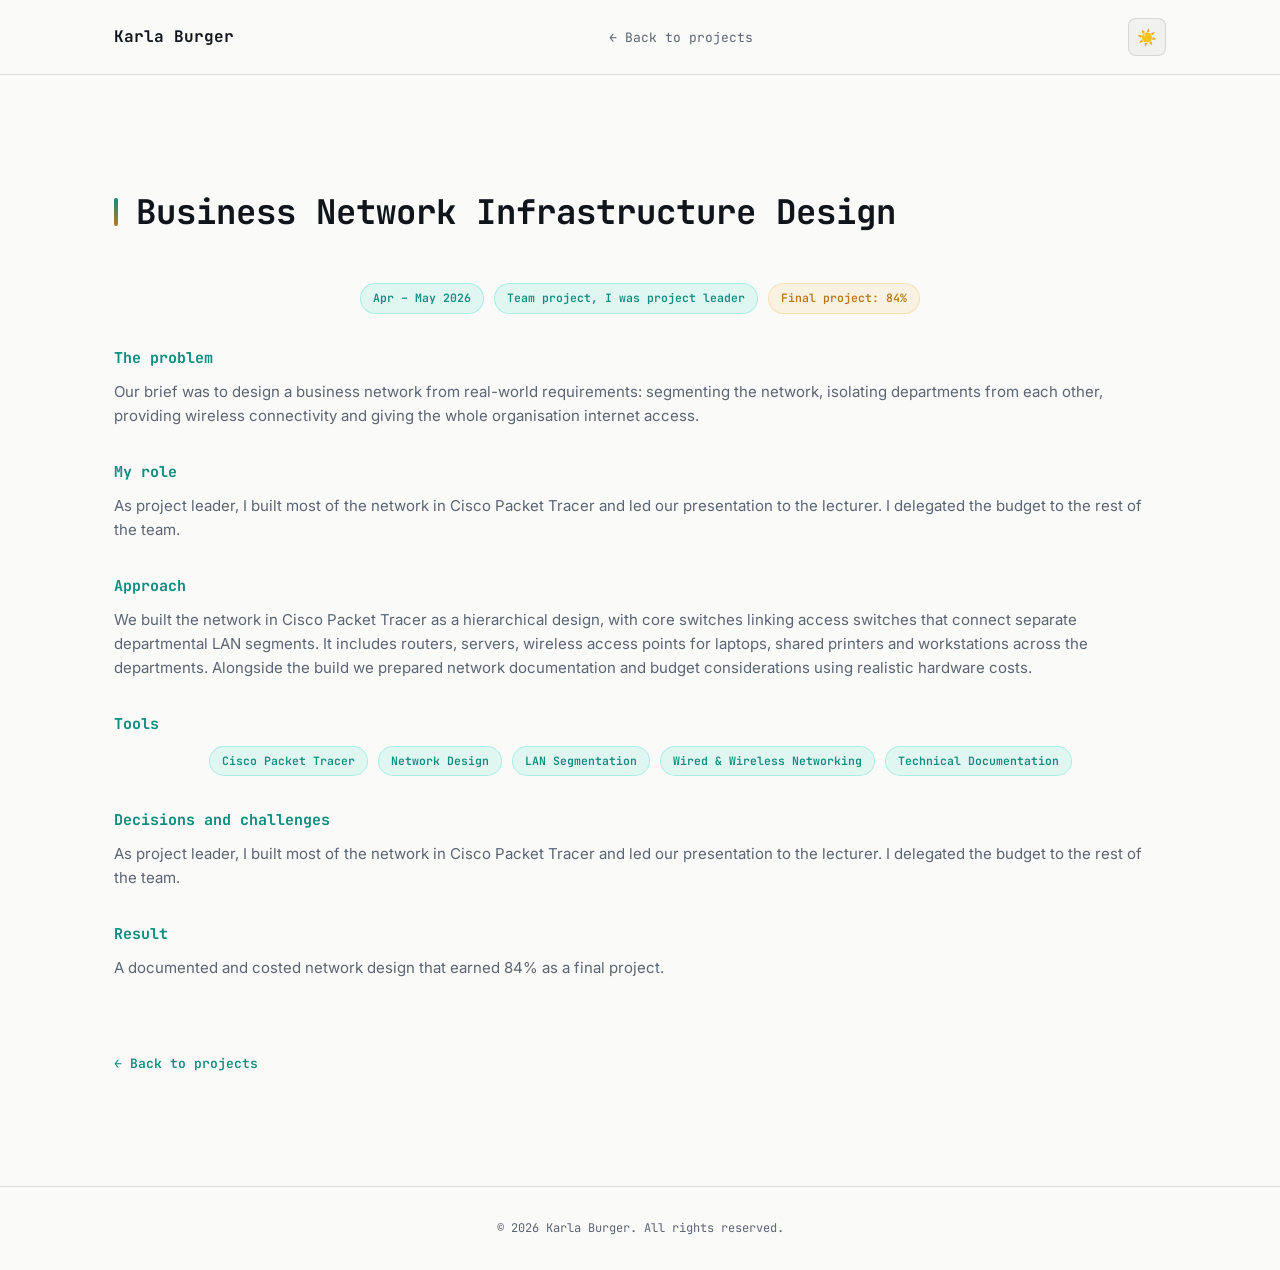
==== network.html @ e447f32e "Update project logos, add Network logo and PostGrade mark, add hover glow, update README" ====
<!DOCTYPE html>
<html lang="en">
<head>
  <meta charset="UTF-8">
  <meta name="viewport" content="width=device-width, initial-scale=1.0">
  <title>Business Network Infrastructure Design — Karla Burger</title>
  <link rel="stylesheet" href="style.css">
  <script>document.documentElement.classList.add('js');</script>
</head>
<body>

  <header>
    <nav>
      <a class="logo" href="index.html" style="text-decoration:none;">Karla Burger</a>
      <ul class="nav-links">
        <li><a href="index.html#projects">← Back to projects</a></li>
      </ul>
      <button id="themeToggle" aria-label="Toggle light/dark mode">🌙</button>
    </nav>
  </header>

  <section id="project-detail">
    <h1 class="section-title">Business Network Infrastructure Design</h1>

    <div class="project-badges">
      <span class="badge">Apr – May 2026</span>
      <span class="badge">Team project, I was project leader</span>
      <span class="badge badge-highlight">Final project: 84%</span>
    </div>

    <h3>The problem</h3>
    <p class="project-desc">Our brief was to design a business network from real-world requirements: segmenting the network, isolating departments from each other, providing wireless connectivity and giving the whole organisation internet access.</p>

    <h3>My role</h3>
    <p class="project-desc">As project leader, I built most of the network in Cisco Packet Tracer and led our presentation to the lecturer. I delegated the budget to the rest of the team.</p>

    <h3>Approach</h3>
    <p class="project-desc">We built the network in Cisco Packet Tracer as a hierarchical design, with core switches linking access switches that connect separate departmental LAN segments. It includes routers, servers, wireless access points for laptops, shared printers and workstations across the departments. Alongside the build we prepared network documentation and budget considerations using realistic hardware costs.</p>

    <h3>Tools</h3>
    <div class="project-badges">
      <span class="badge">Cisco Packet Tracer</span>
      <span class="badge">Network Design</span>
      <span class="badge">LAN Segmentation</span>
      <span class="badge">Wired &amp; Wireless Networking</span>
      <span class="badge">Technical Documentation</span>
    </div>

    <h3>Decisions and challenges</h3>
    <p class="project-desc">As project leader, I built most of the network in Cisco Packet Tracer and led our presentation to the lecturer. I delegated the budget to the rest of the team.</p>
    
    <h3>Result</h3>
    <p class="project-desc">A documented and costed network design that earned 84% as a final project.</p>
    
    <a href="index.html#projects" class="view-details-link">← Back to projects</a>
  </section>

  <footer>
    <p>&copy; 2026 Karla Burger. All rights reserved.</p>
  </footer>

  <script src="script.js"></script>
</body>
</html>
---- style.css ----
/* ---- Google Fonts ---- */
@import url('https://fonts.googleapis.com/css2?family=JetBrains+Mono:wght@400;500;600;700&family=Inter:wght@400;500;600;700&display=swap');

/* ---- Reset ---- */
* {
  margin: 0;
  padding: 0;
  box-sizing: border-box;
}

/* ---- Design tokens (colors, fonts, spacing) ---- */
:root {
  --bg: #0B0E14;
  --bg-panel: #11151D;
  --text: #D6DBE4;
  --text-dim: #8A93A6;
  --teal: #2FD9C4;
  --amber: #F2B84B;

  --font-body: 'Inter', sans-serif;
  --font-mono: 'JetBrains Mono', monospace;

  --max-width: 1100px;
  --header-bg: rgba(11, 14, 20, 0.85);
  --border: rgba(214, 219, 228, 0.12);
  --border-strong: rgba(214, 219, 228, 0.3);

  --glow: rgba(47, 217, 196, 0.35);
  --glow-text: rgba(47, 217, 196, 0.6);
}

[data-theme="light"] {
  --bg: #FAFAF8;
  --bg-panel: #F1F2EF;
  --text: #10151C;
  --text-dim: #5B6472;
  --teal: #0E8C7F;
  --amber: #B9791A;
  --header-bg: rgba(250, 250, 248, 0.88);
  --border: rgba(16, 21, 28, 0.12);
  --border-strong: rgba(16, 21, 28, 0.3);

  --glow: rgba(14, 140, 127, 0.35);
  --glow-text: rgba(14, 140, 127, 0.45);
}

/* ---- Base ---- */
body {
  background: var(--bg);
  color: var(--text);
  font-family: var(--font-body);
  line-height: 1.6;
}

section {
  max-width: var(--max-width);
  margin: 0 auto;
  padding: 110px 24px;
}

.section-title {
  font-family: var(--font-mono);
  font-size: 34px;
  margin-bottom: 44px;
  color: var(--text);
  position: relative;
  padding-left: 22px;
}

.section-title::before {
  content: "";
  position: absolute;
  left: 0;
  top: 50%;
  transform: translateY(-50%);
  width: 4px;
  height: 28px;
  background: linear-gradient(180deg, var(--teal), var(--amber));
  border-radius: 4px;
}

/* ---- Header / Nav ---- */
header {
  position: sticky;
  top: 0;
  z-index: 100;
  background: var(--header-bg);
  backdrop-filter: blur(8px);
  border-bottom: 1px solid var(--border);
}

nav {
  max-width: var(--max-width);
  margin: 0 auto;
  padding: 18px 24px;
  display: flex;
  justify-content: space-between;
  align-items: center;
}

.logo {
  font-family: var(--font-mono);
  font-weight: 700;
  font-size: 16px;
  color: var(--text);
  transition: color 0.2s ease, text-shadow 0.2s ease;
}

.nav-links {
  display: flex;
  gap: 20px;
  list-style: none;
  flex-wrap: wrap;
}

.nav-links a {
  font-family: var(--font-mono);
  font-size: 13px;
  text-decoration: none;
  color: var(--text-dim);
  transition: color 0.2s ease, text-shadow 0.2s ease;
}

#themeToggle {
  background: var(--bg-panel);
  border: 1px solid var(--border);
  color: var(--text);
  font-size: 16px;
  width: 38px;
  height: 38px;
  border-radius: 8px;
  cursor: pointer;
  transition: border-color 0.2s ease, transform 0.2s ease, box-shadow 0.2s ease;
  display: flex;
  align-items: center;
  justify-content: center;
}

/* ---- Hero ---- */
#hero {
  display: flex;
  align-items: center;
  justify-content: space-between;
  gap: 48px;
  min-height: 80vh;
  padding-top: 60px;
  position: relative;
  overflow: hidden;
}

#hero::before {
  content: "";
  position: absolute;
  width: 500px;
  height: 500px;
  background: radial-gradient(circle, rgba(47, 217, 196, 0.22), transparent 70%);
  top: -180px;
  right: -120px;
  z-index: 0;
  pointer-events: none;
}

#hero::after {
  content: "";
  position: absolute;
  width: 400px;
  height: 400px;
  background: radial-gradient(circle, rgba(242, 184, 75, 0.16), transparent 70%);
  bottom: -160px;
  left: -100px;
  z-index: 0;
  pointer-events: none;
}

.hero-content,
.hero-image {
  position: relative;
  z-index: 1;
}

.hero-content {
  flex: 1;
  max-width: 560px;
}

.greeting {
  font-family: var(--font-mono);
  color: var(--teal);
  font-size: 15px;
  margin-bottom: 12px;
}

#hero h1 {
  font-family: var(--font-mono);
  font-size: clamp(36px, 5vw, 56px);
  font-weight: 700;
  color: var(--text);
  line-height: 1.1;
  margin-bottom: 10px;
}

#hero h2 {
  font-size: 20px;
  font-weight: 500;
  color: var(--text-dim);
  margin-bottom: 20px;
}

.hero-bio {
  color: var(--text-dim);
  margin-bottom: 32px;
  font-size: 16px;
}

.hero-buttons {
  display: flex;
  gap: 14px;
  flex-wrap: wrap;
}

.btn {
  font-family: var(--font-mono);
  font-size: 14px;
  font-weight: 600;
  text-decoration: none;
  padding: 13px 24px;
  border-radius: 8px;
  transition: transform 0.2s ease, box-shadow 0.2s ease, border-color 0.2s ease, color 0.2s ease;
  display: inline-block;
}

.btn-primary {
  background: var(--teal);
  color: var(--bg);
}

.btn-secondary {
  background: transparent;
  color: var(--text);
  border: 1px solid var(--border-strong);
}

.hero-image {
  flex-shrink: 0;
}

.hero-image img {
  width: 320px;
  height: 320px;
  object-fit: cover;
  border-radius: 16px;
  border: 1px solid var(--border);
  transition: border-color 0.2s ease, box-shadow 0.2s ease, transform 0.2s ease;
}

/* ---- About ---- */
.about-content {
  display: flex;
  gap: 56px;
  align-items: flex-start;
  flex-wrap: wrap;
}

.about-text {
  flex: 1;
  min-width: 280px;
  color: var(--text-dim);
  font-size: 16px;
  line-height: 1.75;
}

.about-stats {
  display: flex;
  flex-direction: column;
  gap: 16px;
  min-width: 220px;
}

.stat-card {
  background: var(--bg-panel);
  border: 1px solid var(--border);
  border-radius: 12px;
  padding: 20px 24px;
  transition: border-color 0.2s ease, transform 0.2s ease, box-shadow 0.2s ease;
}

.stat-card h3 {
  font-family: var(--font-mono);
  font-size: 26px;
  color: var(--teal);
  margin-bottom: 4px;
}

.stat-card p {
  font-size: 13px;
  color: var(--text-dim);
}

/* ---- Skills ---- */
.skills-grid {
  display: grid;
  grid-template-columns: repeat(auto-fit, minmax(240px, 1fr));
  gap: 40px;
}

.skill-category h3 {
  font-family: var(--font-mono);
  font-size: 13px;
  text-transform: uppercase;
  letter-spacing: 0.06em;
  color: var(--text-dim);
  margin-bottom: 18px;
}

.skill-list {
  list-style: none;
  display: grid;
  grid-template-columns: repeat(auto-fill, minmax(100px, 1fr));
  gap: 14px;
}

.skill-item {
  display: flex;
  flex-direction: column;
  align-items: center;
  gap: 10px;
  background: var(--bg-panel);
  border: 1px solid var(--border);
  border-radius: 14px;
  padding: 20px 10px;
  text-align: center;
  transition: transform 0.2s ease, border-color 0.2s ease, box-shadow 0.2s ease;
}

.skill-icon {
  width: 44px;
  height: 44px;
  border-radius: 12px;
  display: flex;
  align-items: center;
  justify-content: center;
  font-size: 20px;
  background: rgba(47, 217, 196, 0.12);
}

.skill-name {
  font-family: var(--font-mono);
  font-size: 11.5px;
  color: var(--text);
}

/* ---- Projects: banner-style cards ---- */
.projects-grid {
  display: grid;
  grid-template-columns: repeat(2, 1fr);
  gap: 24px;
}

.project-card {
  display: flex;
  flex-direction: column;
  text-align: center;
  background: var(--bg-panel);
  border: 1px solid var(--border);
  border-radius: 14px;
  padding: 28px 32px;
  transition: border-color 0.2s ease, transform 0.2s ease, box-shadow 0.2s ease;
}

.project-header {
  display: flex;
  justify-content: center;
  align-items: baseline;
  flex-wrap: wrap;
  gap: 8px;
  margin-bottom: 14px;
}

.project-header h3 {
  font-size: 19px;
  color: var(--text);
}

.project-title-group {
  display: flex;
  flex-direction: column;
  align-items: center;
  gap: 18px;
  width: 100%;
}

.project-icon {
  width: 100%;
  height: 280px;
  object-fit: contain;
  padding: 0;
  background: #fff;
  border: 1px solid var(--border);
  border-radius: 16px;
  flex-shrink: 0;
  /* nudges the files' near-white background to pure white, so there's no visible square edge inside the tile */
  filter: brightness(1.04);
}

/* the 🌐 placeholder for the Network project */
.project-icon-emoji {
  display: flex;
  align-items: center;
  justify-content: center;
  padding: 0;
  font-size: 90px;
  background: #fff;
  filter: none;
}
.project-dates {
  font-family: var(--font-mono);
  font-size: 12px;
  color: var(--text-dim);
}

.project-desc {
  color: var(--text-dim);
  font-size: 15px;
  margin-bottom: 18px;
}

.project-badges {
  display: flex;
  justify-content: center;
  gap: 10px;
  flex-wrap: wrap;
  align-items: center;
}

.badge {
  font-family: var(--font-mono);
  font-size: 11.5px;
  font-weight: 600;
  padding: 5px 12px;
  border-radius: 20px;
  background: rgba(47, 217, 196, 0.12);
  color: var(--teal);
  border: 1px solid rgba(47, 217, 196, 0.3);
  transition: box-shadow 0.2s ease;
}

.badge-highlight {
  background: rgba(242, 184, 75, 0.12);
  color: var(--amber);
  border-color: rgba(242, 184, 75, 0.3);
}

.project-link {
  font-family: var(--font-mono);
  font-size: 11.5px;
  color: var(--teal);
  text-decoration: none;
  border-bottom: 1px dotted var(--teal);
  transition: color 0.2s ease, border-color 0.2s ease, text-shadow 0.2s ease;
}

.project-link:hover {
  color: var(--amber);
  border-color: var(--amber);
}

.view-details-link {
  display: inline-block;
  margin-top: auto;       /* pins the link to the bottom so cards line up */
  padding-top: 16px;
  font-family: var(--font-mono);
  font-size: 13px;
  font-weight: 600;
  color: var(--teal);
  text-decoration: none;
  transition: transform 0.2s ease, color 0.2s ease, text-shadow 0.2s ease;
}

.view-details-link:hover {
  color: var(--amber);
  transform: translateX(4px);
}

/* ---- Education ---- */
.education-list {
  display: flex;
  flex-direction: column;
  gap: 24px;
}

.education-item {
  background: var(--bg-panel);
  border: 1px solid var(--border);
  border-radius: 14px;
  padding: 26px 30px;
  transition: border-color 0.2s ease, transform 0.2s ease, box-shadow 0.2s ease;
}

.edu-header {
  display: flex;
  justify-content: space-between;
  align-items: baseline;
  flex-wrap: wrap;
  gap: 8px;
  margin-bottom: 4px;
}

.edu-header h3 {
  font-size: 18px;
  color: var(--text);
}

.edu-dates {
  font-family: var(--font-mono);
  font-size: 12px;
  color: var(--text-dim);
}

.edu-institution {
  color: var(--teal);
  font-family: var(--font-mono);
  font-size: 13px;
  margin-bottom: 10px;
}

.edu-note {
  color: var(--text-dim);
  font-size: 14px;
  margin-bottom: 10px;
  font-style: italic;
}

.edu-details {
  margin: 0;
  padding-left: 18px;
  color: var(--text-dim);
}

.edu-details li {
  margin-bottom: 6px;
  font-size: 14px;
}

/* ---- Achievements ---- */
.achievements-list {
  list-style: none;
  margin: 0;
  padding: 0;
  display: flex;
  flex-direction: column;
  gap: 14px;
}

.achievements-list li {
  display: flex;
  align-items: center;
  gap: 12px;
  background: var(--bg-panel);
  border: 1px solid var(--border);
  border-radius: 10px;
  padding: 16px 20px;
  font-size: 14.5px;
  color: var(--text);
  transition: border-color 0.2s ease, transform 0.2s ease, box-shadow 0.2s ease;
}

.ach-dot {
  width: 8px;
  height: 8px;
  border-radius: 50%;
  background: var(--amber);
  flex-shrink: 0;
}

/* ---- Volunteer ---- */
.volunteer-list {
  display: flex;
  flex-direction: column;
  gap: 20px;
}

.volunteer-item {
  padding: 20px 0;
  border-top: 1px solid var(--border);
  transition: border-color 0.2s ease, box-shadow 0.2s ease;
}

.volunteer-item:first-child {
  border-top: none;
  padding-top: 0;
}

.vol-header {
  display: flex;
  justify-content: space-between;
  align-items: baseline;
  flex-wrap: wrap;
  gap: 8px;
  margin-bottom: 3px;
}

.vol-header h3 {
  font-size: 16px;
  color: var(--text);
  transition: color 0.2s ease, text-shadow 0.2s ease;
}

.vol-dates {
  font-family: var(--font-mono);
  font-size: 11.5px;
  color: var(--text-dim);
}

.vol-org {
  color: var(--teal);
  font-family: var(--font-mono);
  font-size: 12.5px;
  margin-bottom: 8px;
}

.volunteer-item p {
  color: var(--text-dim);
  font-size: 14px;
  margin: 0;
}

/* ---- Contact ---- */
#contact {
  text-align: center;
}

#contact .section-title {
  display: inline-block;
}

.contact-intro {
  color: var(--text-dim);
  max-width: 480px;
  margin: 0 auto 36px;
  font-size: 16px;
}

.contact-links {
  display: flex;
  justify-content: center;
  gap: 16px;
  flex-wrap: wrap;
}

.contact-link {
  font-family: var(--font-mono);
  font-size: 13.5px;
  text-decoration: none;
  color: var(--text);
  background: var(--bg-panel);
  border: 1px solid var(--border);
  padding: 12px 20px;
  border-radius: 10px;
  transition: border-color 0.2s ease, transform 0.2s ease, color 0.2s ease, box-shadow 0.2s ease;
}

/* ---- Footer ---- */
footer {
  text-align: center;
  padding: 32px 24px;
  border-top: 1px solid var(--border);
  font-family: var(--font-mono);
  font-size: 12px;
  color: var(--text-dim);
}

/* ---- Scroll reveal ---- */
.js .reveal {
  opacity: 0;
  transform: translateY(24px);
  transition: opacity 0.6s ease, transform 0.6s ease, border-color 0.2s ease, box-shadow 0.2s ease;
}

.js .reveal.visible {
  opacity: 1;
  transform: translateY(0);
  transition: opacity 0.6s ease, transform 0.3s ease, border-color 0.2s ease, box-shadow 0.2s ease;
}

/* ---- Skill -> project linking ---- */
.skills-hint {
  color: var(--text-dim);
  font-size: 14px;
  margin: -24px 0 32px;
}

.skill-item {
  cursor: pointer;
  position: relative;
}

.skill-item:focus-visible {
  outline: 2px solid var(--amber);
  outline-offset: 2px;
}

.projects-grid .project-card.reveal.dim {
  opacity: 0.3;
}

.projects-grid .project-card.reveal.match {
  border-color: var(--amber);
  box-shadow: 0 0 24px rgba(242, 184, 75, 0.3);
}

.skill-item[data-used]::after {
  content: "Used in: " attr(data-used);
  position: absolute;
  bottom: calc(100% + 8px);
  left: 50%;
  transform: translateX(-50%);
  width: max-content;
  max-width: 200px;
  padding: 8px 12px;
  border-radius: 8px;
  background: var(--bg);
  border: 1px solid var(--border-strong);
  color: var(--text);
  font-family: var(--font-body);
  font-size: 12px;
  line-height: 1.4;
  text-align: center;
  opacity: 0;
  pointer-events: none;
  transition: opacity 0.15s ease;
  z-index: 10;
}

.skill-item[data-used]:hover::after,
.skill-item[data-used]:focus-visible::after,
.skill-item.pinned[data-used]::after {
  opacity: 1;
}

.skill-item:hover,
.skill-item:focus-visible {
  z-index: 5;
}

.skill-projects {
  position: sticky;
  bottom: 16px;
  z-index: 20;
  display: flex;
  flex-wrap: wrap;
  align-items: center;
  gap: 10px;
  margin-top: 32px;
  padding: 14px 18px;
  background: var(--bg-panel);
  border: 1px solid var(--border);
  border-radius: 12px;
}

.skill-projects-label {
  font-family: var(--font-mono);
  font-size: 12px;
  color: var(--text-dim);
}

.project-chip {
  font-family: var(--font-mono);
  font-size: 12px;
  padding: 6px 12px;
  border-radius: 20px;
  border: 1px solid var(--border);
  color: var(--text-dim);
  opacity: 0.5;
  transition: opacity 0.2s ease, box-shadow 0.2s ease, color 0.2s ease;
}

.project-chip.active {
  opacity: 1;
  color: var(--amber);
  border-color: var(--amber);
  background: rgba(242, 184, 75, 0.12);
  box-shadow: 0 0 14px rgba(242, 184, 75, 0.45);
}

/* ---- SQL playground ---- */
.pg-intro {
  color: var(--text-dim);
  font-size: 14.5px;
  margin-bottom: 14px;
}

.pg-schema {
  font-family: var(--font-mono);
  font-size: 12px;
  line-height: 1.8;
  color: var(--text-dim);
  background: var(--bg-panel);
  border: 1px solid var(--border);
  border-radius: 10px;
  padding: 14px 18px;
  margin-bottom: 14px;
  overflow-x: auto;
  transition: border-color 0.2s ease, box-shadow 0.2s ease;
}

.pg-presets {
  display: flex;
  flex-wrap: wrap;
  gap: 10px;
  margin-bottom: 14px;
}

.pg-presets button,
#runSql {
  font-family: var(--font-mono);
  font-size: 12.5px;
  cursor: pointer;
  border-radius: 8px;
  padding: 9px 14px;
  border: 1px solid var(--border-strong);
  background: transparent;
  color: var(--text);
  transition: border-color 0.2s ease, color 0.2s ease, box-shadow 0.2s ease, transform 0.2s ease;
}

#runSql {
  background: var(--teal);
  color: var(--bg);
  border-color: var(--teal);
  font-weight: 600;
  margin-top: 12px;
}

.pg-presets button:focus-visible,
#runSql:focus-visible,
#sqlInput:focus-visible {
  outline: 2px solid var(--amber);
  outline-offset: 2px;
}

#sqlInput {
  display: block;
  width: 100%;
  min-height: 120px;
  resize: vertical;
  font-family: var(--font-mono);
  font-size: 13px;
  line-height: 1.6;
  color: var(--text);
  background: var(--bg-panel);
  border: 1px solid var(--border);
  border-radius: 10px;
  padding: 14px 16px;
  transition: border-color 0.2s ease, box-shadow 0.2s ease;
}

#sqlOutput {
  margin-top: 18px;
  overflow-x: auto;
  font-family: var(--font-mono);
  font-size: 12.5px;
}

#sqlOutput table {
  border-collapse: collapse;
  min-width: 50%;
}

#sqlOutput th,
#sqlOutput td {
  text-align: left;
  padding: 8px 14px;
  border-bottom: 1px solid var(--border);
}

#sqlOutput th {
  color: var(--teal);
}

#sqlOutput tbody tr {
  transition: background 0.2s ease;
}

#sqlOutput tbody tr:hover {
  background: rgba(47, 217, 196, 0.08);
}

.pg-msg {
  color: var(--text-dim);
}

.pg-err {
  color: var(--amber);
}

/* ---- Project detail pages ---- */
#project-detail h3 {
  font-family: var(--font-mono);
  font-size: 15px;
  color: var(--teal);
  margin: 32px 0 10px;
}

#project-detail .project-badges {
  margin-bottom: 8px;
}

#project-detail > .view-details-link {
  margin-top: 40px;
}

/* =========================================================
   HOVER GLOW (same effect as the skill tiles)
   ========================================================= */

/* Cards and tiles: teal border + lift + soft glow */
.skill-item:hover,
.skill-item:focus-visible,
.stat-card:hover,
.project-card:hover,
.education-item:hover,
.achievements-list li:hover,
.contact-link:hover,
.pg-schema:hover {
  border-color: var(--teal);
  box-shadow: 0 14px 30px -14px var(--glow);
}

.skill-item:hover,
.skill-item:focus-visible {
  transform: translateY(-4px);
}

.stat-card:hover,
.education-item:hover,
.achievements-list li:hover,
.contact-link:hover {
  transform: translateY(-2px);
}

.project-card:hover {
  transform: translateY(-3px);
}

.contact-link:hover {
  color: var(--teal);
}

/* Pinned skill and matched project keep their amber look */
.skill-item.pinned {
  border-color: var(--amber);
}

.skill-item.pinned:hover {
  box-shadow: 0 14px 30px -14px rgba(242, 184, 75, 0.45);
}

/* Photo, text box and small controls */
.hero-image img:hover {
  border-color: var(--teal);
  box-shadow: 0 14px 40px -14px var(--glow);
  transform: translateY(-3px);
}

#sqlInput:hover,
#sqlInput:focus {
  border-color: var(--teal);
  box-shadow: 0 0 22px -8px var(--glow);
}

#themeToggle:hover {
  border-color: var(--teal);
  box-shadow: 0 0 18px -4px var(--glow);
  transform: translateY(-2px);
}

.pg-presets button:hover {
  border-color: var(--teal);
  color: var(--teal);
  box-shadow: 0 0 18px -6px var(--glow);
  transform: translateY(-2px);
}

#runSql:hover {
  box-shadow: 0 10px 24px var(--glow);
  transform: translateY(-2px);
}

/* Buttons */
.btn-primary:hover {
  transform: translateY(-3px);
  box-shadow: 0 10px 24px rgba(47, 217, 196, 0.35);
}

.btn-secondary:hover {
  transform: translateY(-3px);
  border-color: var(--teal);
  color: var(--teal);
  box-shadow: 0 10px 24px -10px var(--glow);
}

/* Badges */
.badge:hover {
  box-shadow: 0 0 14px -2px var(--glow);
}

.badge-highlight:hover {
  box-shadow: 0 0 14px -2px rgba(242, 184, 75, 0.5);
}

/* Text links glow */
.nav-links a:hover {
  color: var(--teal);
  text-shadow: 0 0 12px var(--glow-text);
}

.logo:hover {
  color: var(--teal);
  text-shadow: 0 0 14px var(--glow-text);
}

.view-details-link:hover {
  text-shadow: 0 0 12px rgba(242, 184, 75, 0.55);
}

.project-link:hover {
  text-shadow: 0 0 10px rgba(242, 184, 75, 0.5);
}

.vol-header h3:hover {
  color: var(--teal);
  text-shadow: 0 0 12px var(--glow-text);
}

.volunteer-item:hover {
  border-color: var(--teal);
}

/* ---- Mobile responsiveness ---- */
@media (max-width: 768px) {

  nav {
    flex-direction: column;
    gap: 14px;
    padding: 16px;
  }

  .nav-links {
    gap: 14px 18px;
    justify-content: center;
  }

  #hero {
    flex-direction: column-reverse;
    text-align: center;
    min-height: auto;
    padding-top: 40px;
    padding-bottom: 40px;
  }

  .hero-content {
    max-width: 100%;
  }

  .hero-buttons {
    justify-content: center;
  }

  .hero-image img {
    width: 220px;
    height: 220px;
  }

  .about-content {
    flex-direction: column;
  }

  .about-stats {
    flex-direction: row;
    flex-wrap: wrap;
  }

  .stat-card {
    flex: 1;
    min-width: 140px;
  }

  .skills-grid {
    grid-template-columns: 1fr;
    gap: 28px;
  }

  .projects-grid {
    grid-template-columns: 1fr;
  }

  .project-card {
    padding: 22px 20px;
  }

  .education-item {
    padding: 20px 22px;
  }

  section {
    padding: 56px 20px;
  }
}

@media (prefers-reduced-motion: reduce) {
  *, *::before, *::after {
    transition: none !important;
    animation: none !important;
    scroll-behavior: auto !important;
  }
  .js .reveal {
    opacity: 1;
    transform: none;
  }
}

header {
  background: var(--bg);
}
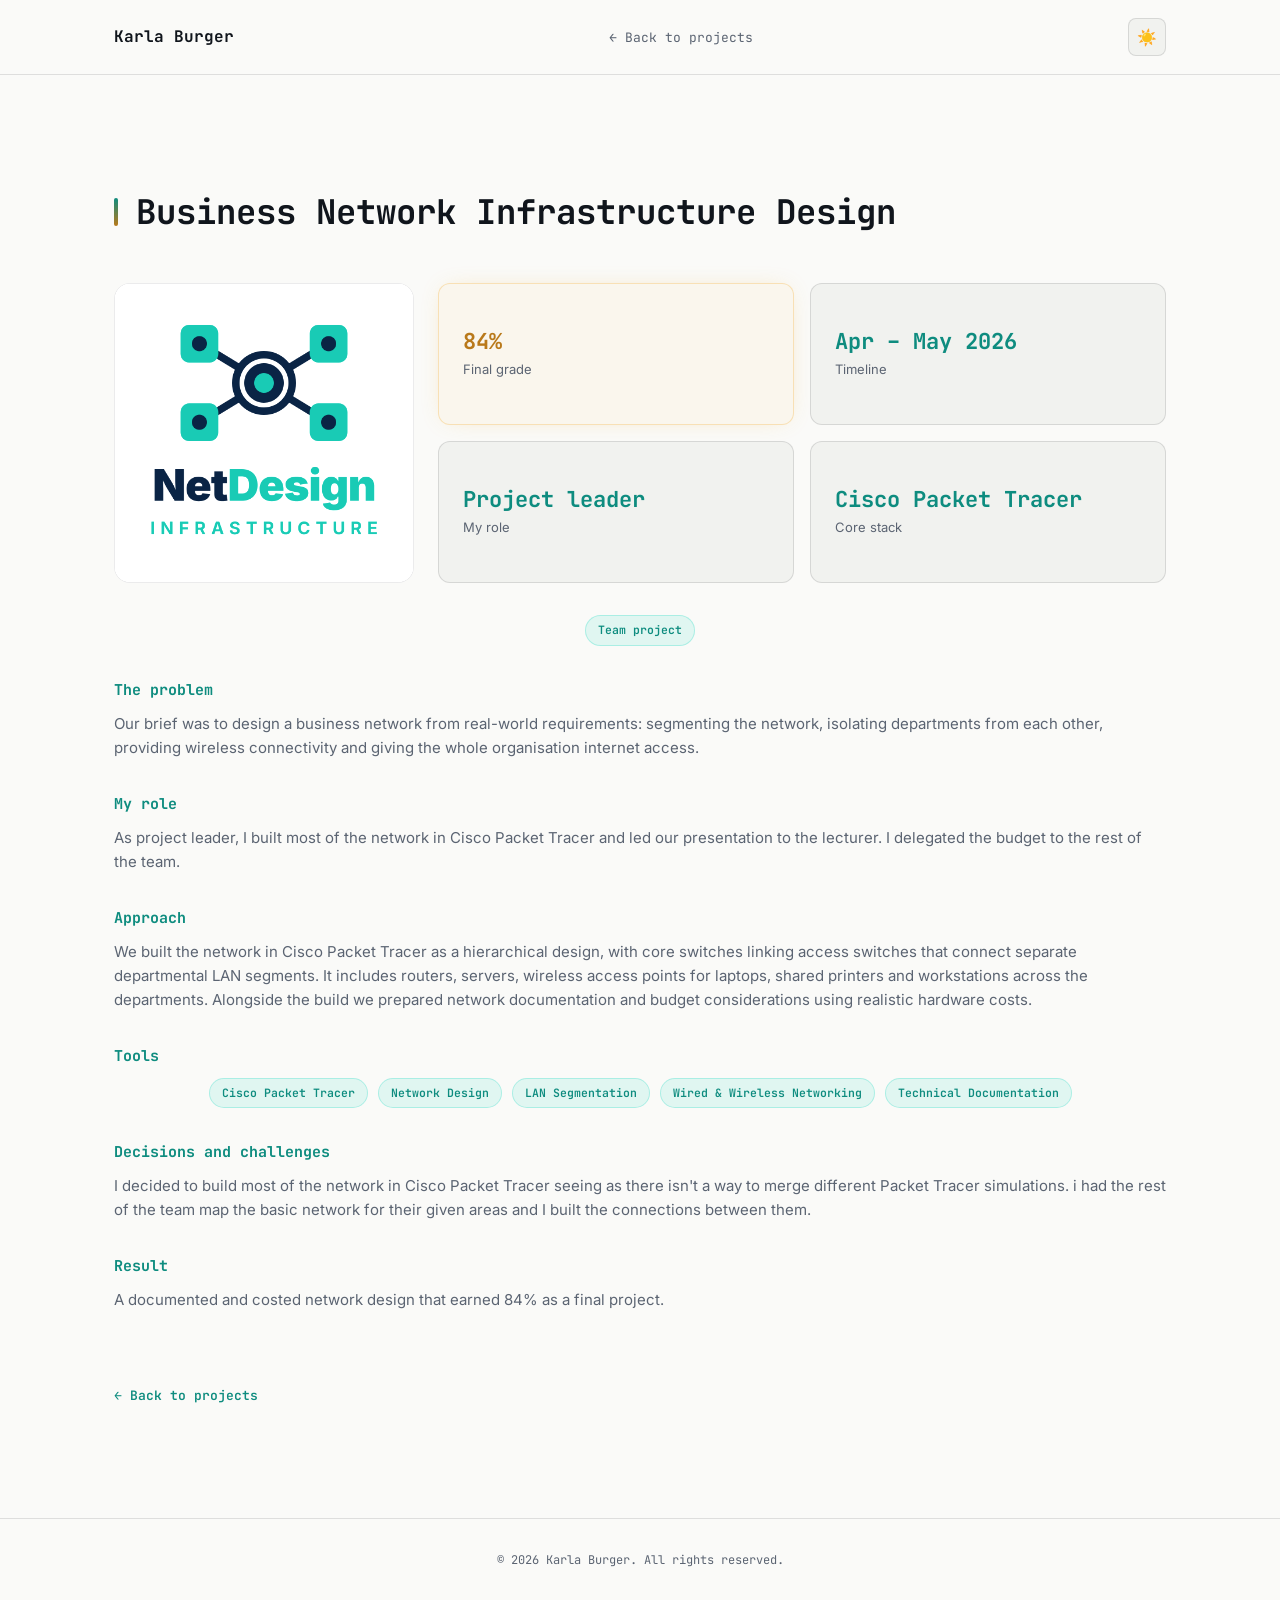
==== commit 0581c98b: "Add Banners to Project pages" ====
--- a/network.html
+++ b/network.html
@@ -22,12 +22,32 @@
   <section id="project-detail">
     <h1 class="section-title">Business Network Infrastructure Design</h1>
 
-    <div class="project-badges">
-      <span class="badge">Apr – May 2026</span>
-      <span class="badge">Team project, I was project leader</span>
-      <span class="badge badge-highlight">Final project: 84%</span>
+        <div class="detail-hero">
+      <img src="assets/network-icon.png" alt="Network Design logo" class="detail-logo">
+      <div class="detail-stats">
+        <div class="detail-stat grade">
+          <span class="detail-stat-value highlight">84%</span>
+          <span class="detail-stat-label">Final grade</span>
+        </div>
+        <div class="detail-stat">
+          <span class="detail-stat-value">Apr – May 2026</span>
+          <span class="detail-stat-label">Timeline</span>
+        </div>
+        <div class="detail-stat">
+          <span class="detail-stat-value">Project leader</span>
+          <span class="detail-stat-label">My role</span>
+        </div>
+        <div class="detail-stat">
+          <span class="detail-stat-value">Cisco Packet Tracer</span>
+          <span class="detail-stat-label">Core stack</span>
+        </div>
+      </div>
     </div>
 
+    <div class="project-badges">
+      <span class="badge">Team project</span>
+    </div>
+    
     <h3>The problem</h3>
     <p class="project-desc">Our brief was to design a business network from real-world requirements: segmenting the network, isolating departments from each other, providing wireless connectivity and giving the whole organisation internet access.</p>
 
@@ -47,11 +67,11 @@
     </div>
 
     <h3>Decisions and challenges</h3>
-    <p class="project-desc">As project leader, I built most of the network in Cisco Packet Tracer and led our presentation to the lecturer. I delegated the budget to the rest of the team.</p>
-    
+    <p class="project-desc">I decided to build most of the network in Cisco Packet Tracer seeing as there isn't a way to merge different Packet Tracer simulations. i had the rest of the team map the basic network for their given areas and I built the connections between them.</p>
+
     <h3>Result</h3>
     <p class="project-desc">A documented and costed network design that earned 84% as a final project.</p>
-    
+
     <a href="index.html#projects" class="view-details-link">← Back to projects</a>
   </section>
 
--- a/style.css
+++ b/style.css
@@ -21,7 +21,6 @@
   --font-mono: 'JetBrains Mono', monospace;
 
   --max-width: 1100px;
-  --header-bg: rgba(11, 14, 20, 0.85);
   --border: rgba(214, 219, 228, 0.12);
   --border-strong: rgba(214, 219, 228, 0.3);
 
@@ -36,7 +35,6 @@
   --text-dim: #5B6472;
   --teal: #0E8C7F;
   --amber: #B9791A;
-  --header-bg: rgba(250, 250, 248, 0.88);
   --border: rgba(16, 21, 28, 0.12);
   --border-strong: rgba(16, 21, 28, 0.3);
 
@@ -84,8 +82,7 @@
   position: sticky;
   top: 0;
   z-index: 100;
-  background: var(--header-bg);
-  backdrop-filter: blur(8px);
+  background: var(--bg);
   border-bottom: 1px solid var(--border);
 }
 
@@ -256,24 +253,22 @@
 /* ---- About ---- */
 .about-content {
   display: flex;
-  gap: 56px;
-  align-items: flex-start;
-  flex-wrap: wrap;
+  flex-direction: column;
+  gap: 20px;
 }
 
 .about-text {
-  flex: 1;
-  min-width: 280px;
+  max-width: 820px;
   color: var(--text-dim);
   font-size: 16px;
   line-height: 1.75;
 }
 
 .about-stats {
-  display: flex;
-  flex-direction: column;
+  display: grid;
+  grid-template-columns: repeat(3, 1fr);
   gap: 16px;
-  min-width: 220px;
+  margin-top: 16px;
 }
 
 .stat-card {
@@ -398,20 +393,11 @@
   border: 1px solid var(--border);
   border-radius: 16px;
   flex-shrink: 0;
-  /* nudges the files' near-white background to pure white, so there's no visible square edge inside the tile */
+  /* nudges the files' near-white background to pure white,
+     so there's no visible square edge inside the tile */
   filter: brightness(1.04);
 }
 
-/* the 🌐 placeholder for the Network project */
-.project-icon-emoji {
-  display: flex;
-  align-items: center;
-  justify-content: center;
-  padding: 0;
-  font-size: 90px;
-  background: #fff;
-  filter: none;
-}
 .project-dates {
   font-family: var(--font-mono);
   font-size: 12px;
@@ -706,35 +692,6 @@
 .projects-grid .project-card.reveal.match {
   border-color: var(--amber);
   box-shadow: 0 0 24px rgba(242, 184, 75, 0.3);
-}
-
-.skill-item[data-used]::after {
-  content: "Used in: " attr(data-used);
-  position: absolute;
-  bottom: calc(100% + 8px);
-  left: 50%;
-  transform: translateX(-50%);
-  width: max-content;
-  max-width: 200px;
-  padding: 8px 12px;
-  border-radius: 8px;
-  background: var(--bg);
-  border: 1px solid var(--border-strong);
-  color: var(--text);
-  font-family: var(--font-body);
-  font-size: 12px;
-  line-height: 1.4;
-  text-align: center;
-  opacity: 0;
-  pointer-events: none;
-  transition: opacity 0.15s ease;
-  z-index: 10;
-}
-
-.skill-item[data-used]:hover::after,
-.skill-item[data-used]:focus-visible::after,
-.skill-item.pinned[data-used]::after {
-  opacity: 1;
 }
 
 .skill-item:hover,
@@ -1071,18 +1028,8 @@
     height: 220px;
   }
 
-  .about-content {
-    flex-direction: column;
-  }
-
   .about-stats {
-    flex-direction: row;
-    flex-wrap: wrap;
-  }
-
-  .stat-card {
-    flex: 1;
-    min-width: 140px;
+    grid-template-columns: 1fr;
   }
 
   .skills-grid {
@@ -1096,6 +1043,10 @@
 
   .project-card {
     padding: 22px 20px;
+  }
+
+  .project-icon {
+    height: 220px;
   }
 
   .education-item {
@@ -1119,6 +1070,96 @@
   }
 }
 
-header {
-  background: var(--bg);
+/* ---- Project detail pages: hero banner ---- */
+.detail-hero {
+  display: grid;
+  grid-template-columns: 300px 1fr;
+  gap: 24px;
+  margin-bottom: 32px;
+}
+
+.detail-logo {
+  width: 100%;
+  height: 100%;
+  min-height: 240px;
+  object-fit: contain;
+  background: #fff;
+  border: 1px solid var(--border);
+  border-radius: 16px;
+  filter: brightness(1.04);
+  transition: border-color 0.2s ease, box-shadow 0.2s ease, transform 0.2s ease;
+}
+
+.detail-logo:hover {
+  border-color: var(--teal);
+  box-shadow: 0 14px 30px -14px var(--glow);
+  transform: translateY(-3px);
+}
+
+.detail-stats {
+  display: grid;
+  grid-template-columns: repeat(2, 1fr);
+  gap: 16px;
+}
+
+.detail-stat {
+  display: flex;
+  flex-direction: column;
+  justify-content: center;
+  gap: 4px;
+  background: var(--bg-panel);
+  border: 1px solid var(--border);
+  border-radius: 12px;
+  padding: 20px 24px;
+  transition: border-color 0.2s ease, box-shadow 0.2s ease, transform 0.2s ease;
+}
+
+.detail-stat:hover {
+  border-color: var(--teal);
+  box-shadow: 0 14px 30px -14px var(--glow);
+  transform: translateY(-2px);
+}
+
+.detail-stat-value {
+  font-family: var(--font-mono);
+  font-size: 22px;
+  font-weight: 700;
+  color: var(--teal);
+  line-height: 1.2;
+}
+
+.detail-stat-value.highlight {
+  color: var(--amber);
+}
+
+.detail-stat-label {
+  font-size: 13px;
+  color: var(--text-dim);
+}
+
+@media (max-width: 768px) {
+  .detail-hero {
+    grid-template-columns: 1fr;
+  }
+
+  .detail-logo {
+    min-height: 200px;
+    height: 200px;
+  }
+
+  .detail-stats {
+    grid-template-columns: 1fr 1fr;
+  }
+}
+
+/* ---- Detail banner: amber grade block ---- */
+.detail-stat.grade {
+  border-color: rgba(242, 184, 75, 0.35);
+  background: rgba(242, 184, 75, 0.06);
+  box-shadow: 0 0 24px -10px rgba(242, 184, 75, 0.45);
+}
+
+.detail-stat.grade:hover {
+  border-color: var(--amber);
+  box-shadow: 0 14px 30px -12px rgba(242, 184, 75, 0.6);
 }
